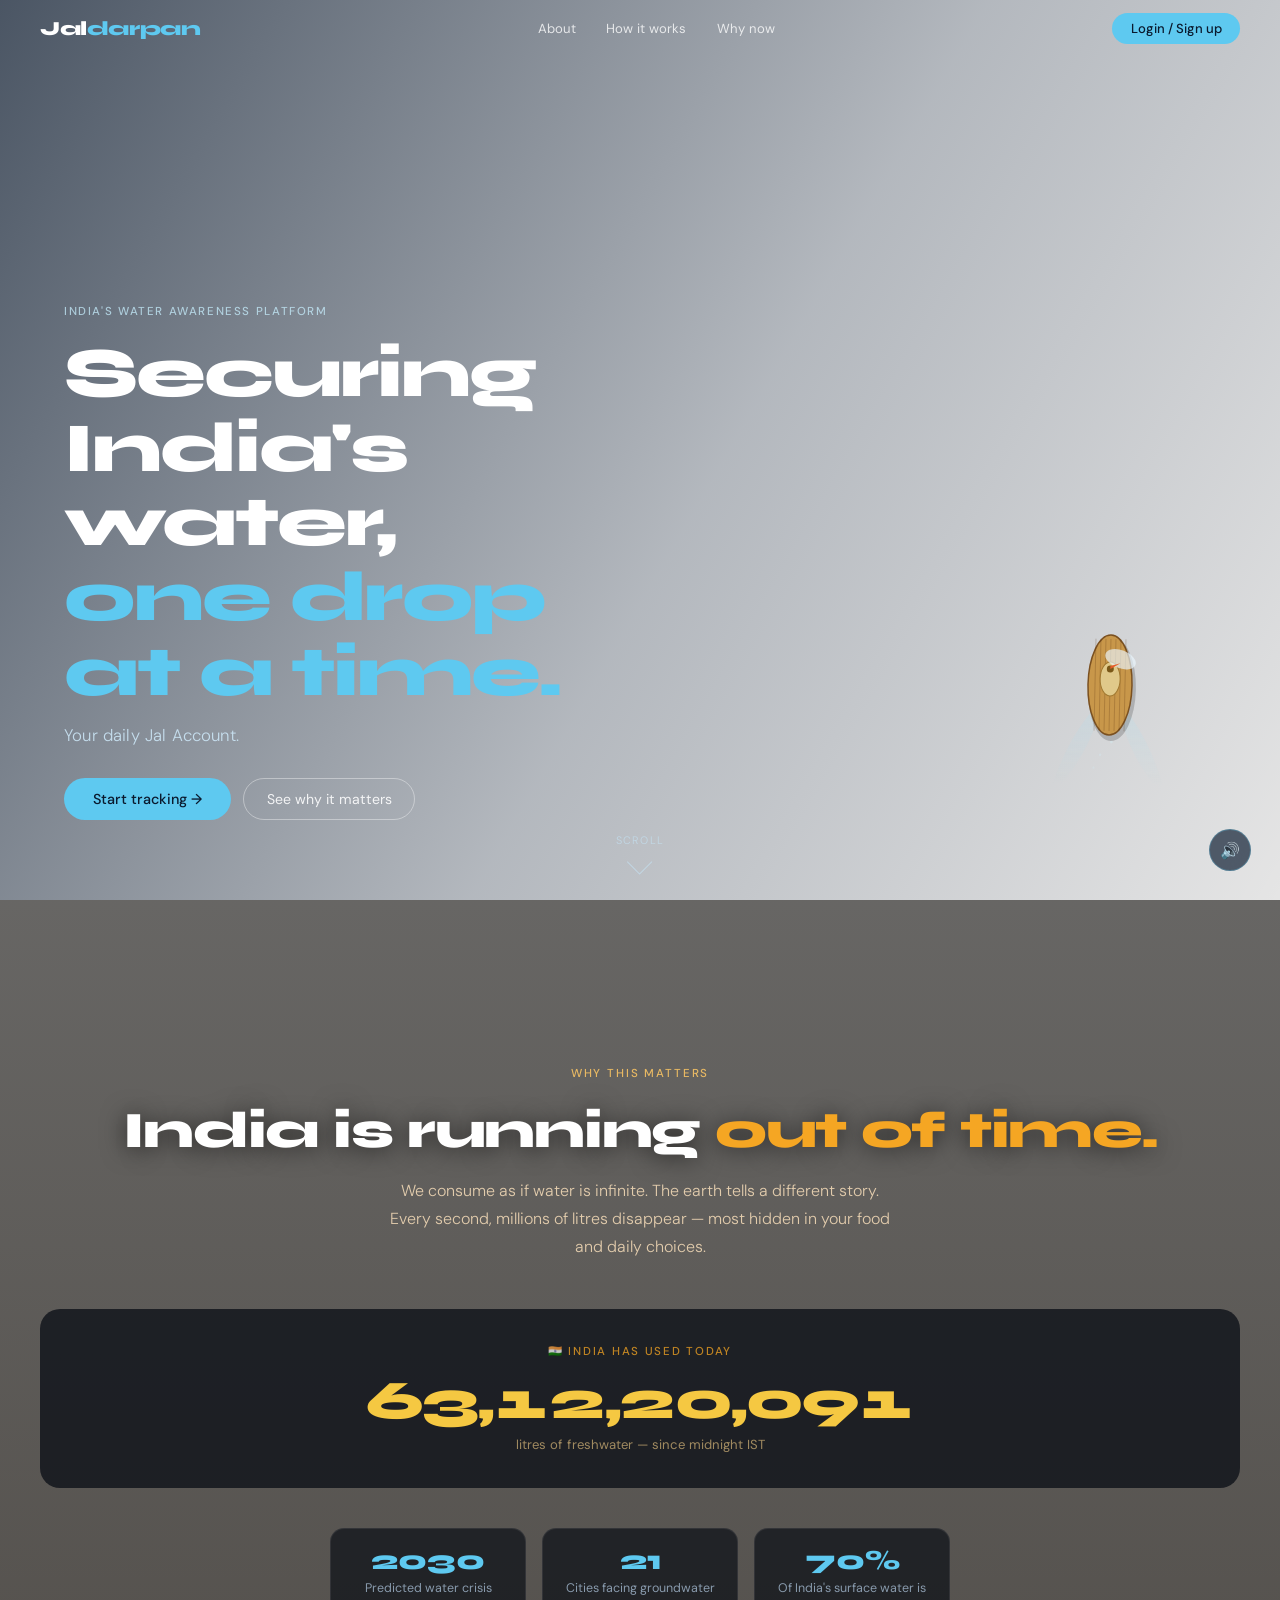
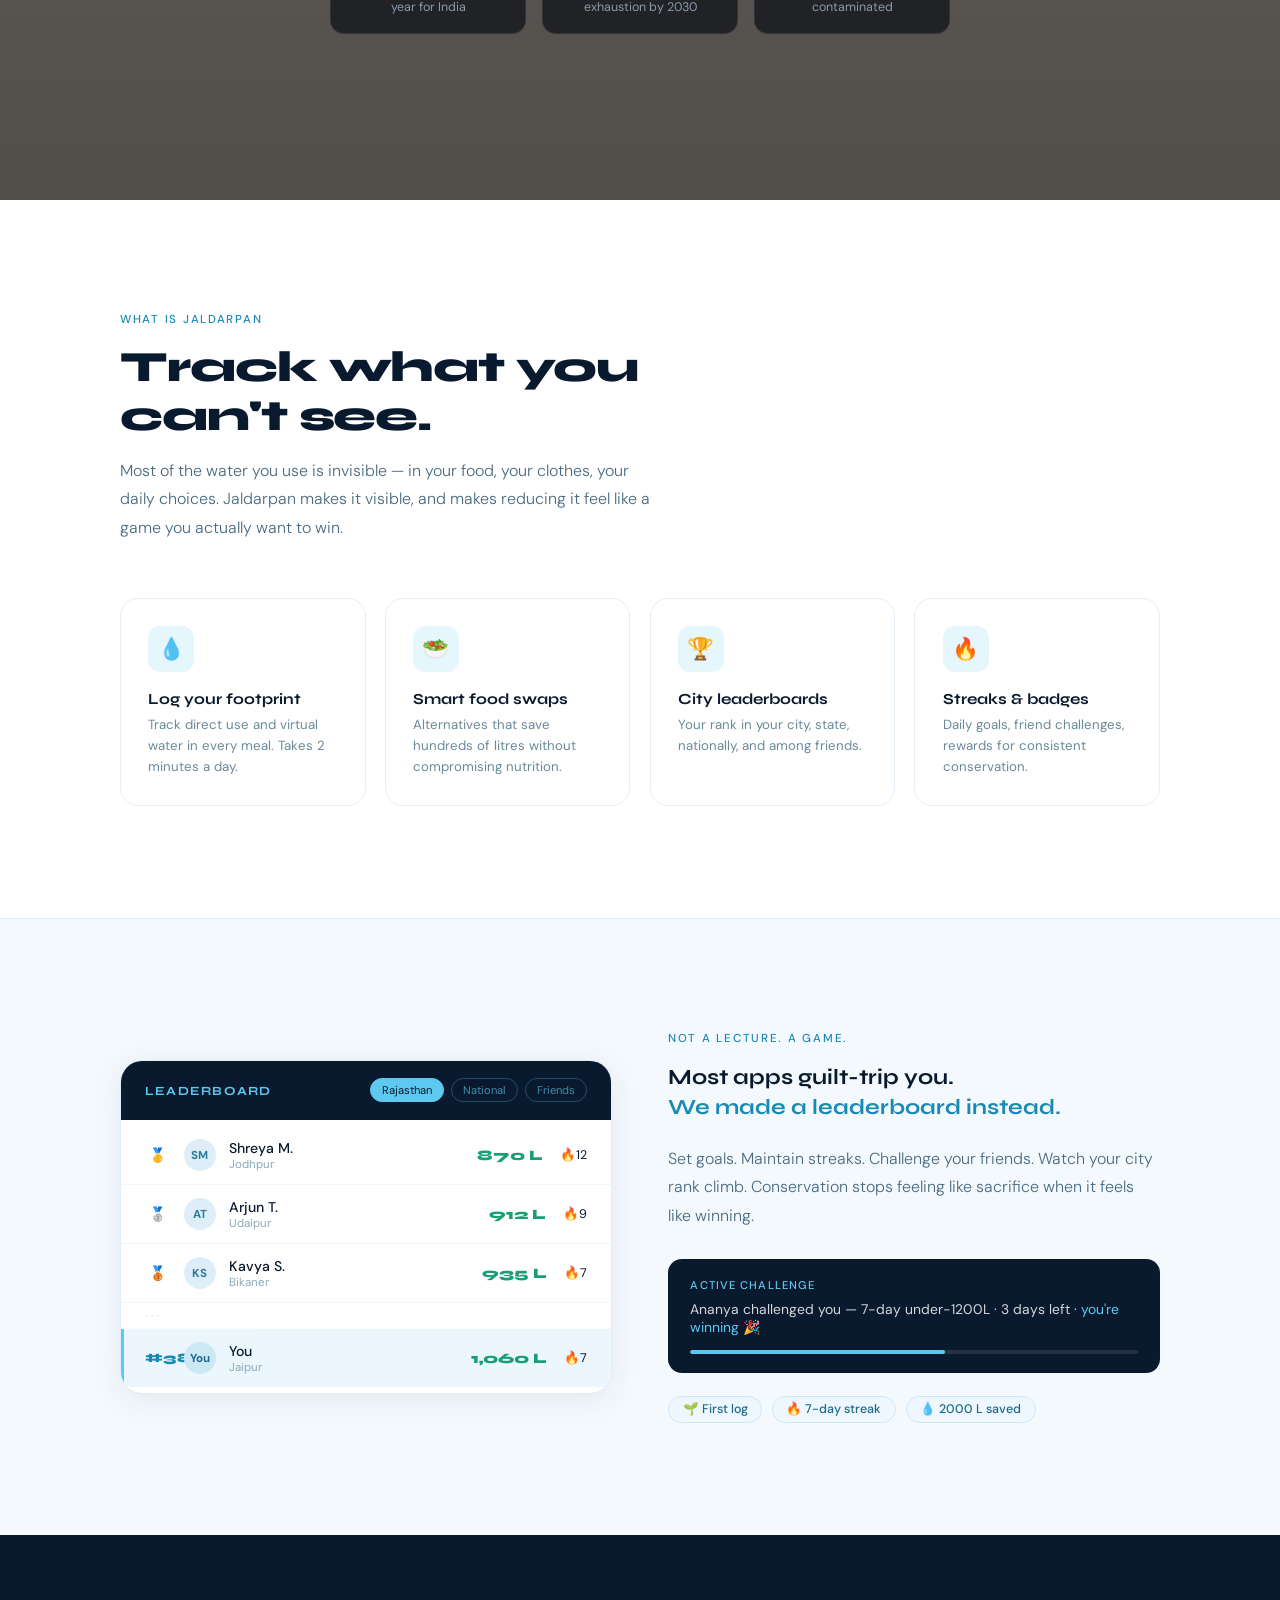
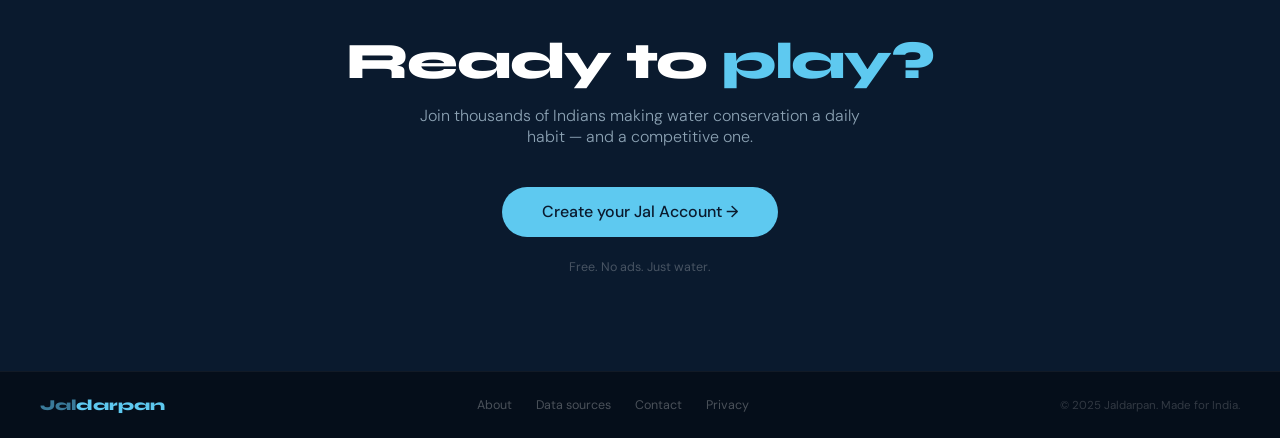
==== index.html @ a29c31e7 "Add files via upload" ====
<!DOCTYPE html>
<html lang="en">
<head>
<meta charset="UTF-8"/>
<meta name="viewport" content="width=device-width, initial-scale=1.0"/>
<title>Jaldarpan — Securing India's Water</title>
<link href="https://fonts.googleapis.com/css2?family=Syne:wght@400;700;800&family=DM+Sans:opsz,wght@9..40,300;9..40,400;9..40,500&display=swap" rel="stylesheet"/>
<style>
*,*::before,*::after{box-sizing:border-box;margin:0;padding:0}
html{scroll-behavior:smooth}
body{font-family:'DM Sans',sans-serif;background:#fff;color:#0a1a2e;overflow-x:hidden}

/* HERO */
#hero{
  position:relative;
  height:100vh;
  background-image:url('https://images.unsplash.com/photo-1505118380757-91f5f5632de0?w=1800&auto=format&fit=crop&q=85');
  background-size:cover;
  background-position:center;
  display:flex;
  align-items:flex-end;
  overflow:hidden;
}
.hero-overlay{
  position:absolute;inset:0;
  background:linear-gradient(120deg,rgba(5,20,40,0.72) 0%,rgba(5,20,40,0.3) 55%,rgba(0,0,0,0.1) 100%);
  z-index:1;
}

/* NAVBAR */
nav{
  position:fixed;top:0;left:0;right:0;z-index:100;
  padding:0 2.5rem;height:58px;
  display:flex;align-items:center;justify-content:space-between;
  transition:background 0.4s,border-color 0.4s;
  border-bottom:1px solid transparent;
}
nav.scrolled{
  background:rgba(255,255,255,0.93);
  backdrop-filter:blur(14px);
  border-color:rgba(0,0,0,0.07);
}
.nav-logo{
  font-family:'Syne',sans-serif;font-size:1.25rem;font-weight:800;
  color:#fff;letter-spacing:-0.02em;transition:color 0.4s;
  text-decoration:none;
}
.nav-logo span{color:#5ec9f0}
nav.scrolled .nav-logo{color:#0a1a2e}
nav.scrolled .nav-logo span{color:#1a8ab5}
.nav-links{display:flex;gap:0.2rem}
.nav-links a{
  text-decoration:none;font-size:0.82rem;font-weight:400;
  color:rgba(255,255,255,0.78);padding:0.4rem 0.85rem;border-radius:6px;
  transition:color 0.25s,background 0.2s;
}
.nav-links a:hover{color:#fff;background:rgba(255,255,255,0.12)}
nav.scrolled .nav-links a{color:#4a6a80}
nav.scrolled .nav-links a:hover{color:#0a1a2e;background:rgba(0,0,0,0.05)}
.nav-cta{
  font-family:'DM Sans',sans-serif;font-size:0.82rem;font-weight:500;
  padding:0.45rem 1.15rem;border-radius:100px;border:none;cursor:pointer;
  background:#5ec9f0;color:#0a1a2e;
  transition:background 0.2s,transform 0.15s;
}
.nav-cta:hover{background:#3ab8e8;transform:translateY(-1px)}

/* HERO CONTENT */
.hero-inner{
  position:relative;z-index:2;
  width:100%;
  display:flex;
  align-items:flex-end;
  justify-content:space-between;
  padding:0 4rem 5rem;
}
.hero-text{max-width:520px}
.hero-eyebrow{
  font-size:0.72rem;font-weight:500;letter-spacing:0.14em;text-transform:uppercase;
  color:rgba(200,240,255,0.72);margin-bottom:1.1rem;
}
.hero-h1{
  font-family:'Syne',sans-serif;
  font-size:clamp(2.6rem,5.5vw,4.4rem);
  font-weight:800;line-height:1.06;letter-spacing:-0.03em;
  color:#fff;margin-bottom:0.9rem;
}
.hero-h1 em{color:#5ec9f0;font-style:normal}
.hero-sub{
  font-size:1.05rem;font-weight:300;
  color:rgba(210,238,255,0.82);margin-bottom:2rem;
  letter-spacing:0.01em;
}
.hero-cta{display:flex;gap:0.8rem;align-items:center;flex-wrap:wrap}
.btn-main{
  font-family:'DM Sans',sans-serif;font-size:0.9rem;font-weight:500;
  padding:0.75rem 1.8rem;border-radius:100px;border:none;cursor:pointer;
  background:#5ec9f0;color:#0a1a2e;
  transition:transform 0.15s,background 0.2s;
}
.btn-main:hover{background:#3ab8e8;transform:translateY(-2px)}
.btn-ghost-white{
  font-family:'DM Sans',sans-serif;font-size:0.88rem;font-weight:400;
  padding:0.7rem 1.4rem;border-radius:100px;cursor:pointer;
  background:transparent;border:1.5px solid rgba(255,255,255,0.38);color:rgba(255,255,255,0.88);
  transition:border-color 0.2s,background 0.2s;
}
.btn-ghost-white:hover{border-color:rgba(255,255,255,0.75);background:rgba(255,255,255,0.08)}

/* BOAT — right side of hero */


/* scroll hint */
.scroll-hint{
  position:absolute;bottom:1.8rem;left:50%;transform:translateX(-50%);
  display:flex;flex-direction:column;align-items:center;gap:0.4rem;
  color:rgba(200,235,255,0.5);font-size:0.68rem;letter-spacing:0.12em;text-transform:uppercase;
  z-index:3;pointer-events:none;
  animation:bob 2.2s ease-in-out infinite;
}
@keyframes bob{0%,100%{transform:translateX(-50%) translateY(0)}50%{transform:translateX(-50%) translateY(6px)}}
.scroll-arrow{width:18px;height:18px;border-right:1.5px solid currentColor;border-bottom:1.5px solid currentColor;transform:rotate(45deg)}

/* SOUND BUTTON */
#sound-btn{
  position:fixed;bottom:1.8rem;right:1.8rem;z-index:200;
  width:42px;height:42px;border-radius:50%;
  background:rgba(10,26,46,0.68);backdrop-filter:blur(10px);
  border:1px solid rgba(94,201,240,0.3);color:#5ec9f0;
  font-size:1rem;cursor:pointer;display:flex;align-items:center;justify-content:center;
  transition:background 0.2s,transform 0.15s;
}
#sound-btn:hover{background:rgba(10,26,46,0.9);transform:scale(1.05)}

/* SECTIONS */
.sections-wrap{position:relative;z-index:10}

/* SCARCITY */
#section-scarcity{
  position:relative;min-height:100vh;overflow:hidden;
  background-image:url('https://www.shutterstock.com/image-photo/texture-dried-earth-clay-sand-600nw-2006457683.jpg');
  background-size:cover;
  background-position:center;
  background-attachment:fixed;
}
.scarcity-overlay{
  position:absolute;inset:0;
  background:linear-gradient(180deg,rgba(10,8,5,0.62) 0%,rgba(15,10,4,0.72) 100%);
  z-index:1;
}
.scarcity-content{
  position:relative;z-index:2;
  min-height:100vh;
  display:flex;flex-direction:column;align-items:center;justify-content:center;
  padding:6rem 2rem;text-align:center;
}
.scarcity-label{
  font-size:0.72rem;font-weight:500;letter-spacing:0.16em;text-transform:uppercase;
  color:rgba(255,200,100,0.85);margin-bottom:1.2rem;
}
.scarcity-h2{
  font-family:'Syne',sans-serif;font-size:clamp(2rem,4.5vw,3.2rem);
  font-weight:800;letter-spacing:-0.025em;color:#fff;margin-bottom:1rem;
  text-shadow:0 2px 24px rgba(0,0,0,0.6);
}
.scarcity-h2 em{color:#f5a623;font-style:normal}
.scarcity-sub{
  font-size:1rem;font-weight:300;color:rgba(255,228,190,0.82);
  max-width:500px;margin:0 auto 3rem;line-height:1.75;
}
.counter-box{
  background:rgba(8,12,20,0.75);
  backdrop-filter:transparent(60px);
  
  border-radius:20px;padding:2.2rem 3rem;
  margin-bottom:2.5rem;max-width:1200px;width:100%;
}
.counter-label{
  font-size:0.72rem;font-weight:500;letter-spacing:0.15em;text-transform:uppercase;
  color:rgba(245,166,35,0.75);margin-bottom:0.9rem;
}
.counter-num{
  font-family:'Syne',sans-serif;
  font-size:clamp(2rem,5.5vw,3.4rem);
  font-weight:800;letter-spacing:-0.02em;
  color:#f5c842;line-height:1;margin-bottom:0.5rem;
  font-variant-numeric:tabular-nums;
}
.counter-sub{font-size:0.82rem;color:rgba(255,215,140,0.58)}
.stat-chips{
  display:flex;gap:1rem;flex-wrap:wrap;justify-content:center;max-width:620px;
}
.stat-chip{
  background:rgba(8,12,20,0.68);backdrop-filter:transparent(12px);
  border:1px solid rgba(255,255,255,0.08);
  border-radius:14px;padding:1.1rem 1.4rem;flex:1;min-width:160px;text-align:center;
}
.stat-chip .num{
  font-family:'Syne',sans-serif;font-size:1.7rem;font-weight:800;
  color:#5ec9f0;line-height:1;margin-bottom:0.35rem;
}
.stat-chip .lbl{font-size:0.78rem;color:rgba(200,228,255,0.62);line-height:1.45}

/* ABOUT */
#section-about{background:#fff;padding:7rem 2rem}
.section-inner{max-width:1040px;margin:0 auto}
.section-eyebrow{
  font-size:0.72rem;font-weight:500;letter-spacing:0.15em;text-transform:uppercase;
  color:#1a8ab5;margin-bottom:1rem;
}
.section-h2{
  font-family:'Syne',sans-serif;font-size:clamp(1.7rem,3.5vw,2.7rem);
  font-weight:800;letter-spacing:-0.025em;color:#0a1a2e;
  margin-bottom:1rem;line-height:1.13;
}
.section-p{
  font-size:1rem;font-weight:300;color:#4a6a80;
  max-width:540px;line-height:1.78;margin-bottom:3.5rem;
}
.features-grid{
  display:grid;grid-template-columns:repeat(auto-fit,minmax(220px,1fr));gap:1.2rem;
}
.feature-card{
  border:1px solid #e4eff8;border-radius:18px;padding:1.7rem;background:#fff;
  transition:border-color 0.22s,transform 0.22s,box-shadow 0.22s;
}
.feature-card:hover{
  border-color:#5ec9f0;transform:translateY(-4px);
  box-shadow:0 10px 32px rgba(20,110,180,0.1);
}
.feature-icon{
  width:46px;height:46px;border-radius:12px;
  background:#e6f6fd;display:flex;align-items:center;justify-content:center;
  font-size:1.35rem;margin-bottom:1.1rem;
}
.feature-card h3{
  font-family:'Syne',sans-serif;font-size:0.96rem;font-weight:700;
  color:#0a1a2e;margin-bottom:0.45rem;
}
.feature-card p{font-size:0.83rem;color:#6a8a9a;line-height:1.58}

/* GAME */
#section-game{background:#f4f9fd;padding:7rem 2rem;border-top:1px solid #e0eef6}
.game-layout{
  display:grid;grid-template-columns:1fr 1fr;gap:3.5rem;align-items:center;
}
@media(max-width:700px){.game-layout{grid-template-columns:1fr}}
.lb-card{
  background:#fff;border:1px solid #deedf7;border-radius:22px;
  overflow:hidden;box-shadow:0 6px 32px rgba(10,50,90,0.08);
}
.lb-header{
  background:#0a1a2e;padding:1.1rem 1.5rem;
  display:flex;align-items:center;justify-content:space-between;
}
.lb-header-title{
  font-family:'Syne',sans-serif;font-size:0.78rem;font-weight:700;
  color:#5ec9f0;letter-spacing:0.1em;text-transform:uppercase;
}
.lb-tab-pills{display:flex;gap:0.4rem}
.lb-pill{
  font-size:0.7rem;padding:0.25rem 0.7rem;border-radius:100px;cursor:pointer;
  border:1px solid rgba(94,201,240,0.28);color:rgba(94,201,240,0.65);background:transparent;
  transition:all 0.15s;font-family:'DM Sans',sans-serif;
}
.lb-pill.active{background:#5ec9f0;color:#0a1a2e;border-color:#5ec9f0}
.lb-rows{padding:0.4rem 0}
.lb-row{
  display:flex;align-items:center;gap:0.8rem;
  padding:0.78rem 1.5rem;border-bottom:1px solid #f0f7fc;
  transition:background 0.12s;
}
.lb-row:last-child{border-bottom:none}
.lb-row:hover{background:#f7fbfd}
.lb-row.me{background:#ebf6fd;border-left:3px solid #5ec9f0;padding-left:calc(1.5rem - 3px)}
.lb-rank{
  font-family:'Syne',sans-serif;font-weight:800;font-size:0.88rem;
  width:26px;text-align:center;color:#9ab8cc;flex-shrink:0;
}
.lb-avatar{
  width:32px;height:32px;border-radius:50%;
  background:#ddeef8;display:flex;align-items:center;justify-content:center;
  font-size:0.72rem;font-weight:700;color:#2a7a9a;flex-shrink:0;
}
.lb-info{flex:1}
.lb-name{font-size:0.88rem;font-weight:500;color:#0a1a2e}
.lb-city{font-size:0.72rem;color:#8aaabb}
.lb-score{font-family:'Syne',sans-serif;font-weight:800;font-size:0.9rem;color:#1a9e75}
.lb-streak{font-size:0.78rem;margin-left:0.25rem}
.game-tagline{
  font-family:'Syne',sans-serif;font-size:clamp(1.05rem,2.2vw,1.35rem);
  font-weight:700;color:#0a1a2e;line-height:1.4;margin-bottom:1.4rem;
}
.game-tagline em{color:#1a8ab5;font-style:normal}
.challenge-card{
  background:#0a1a2e;border-radius:14px;padding:1.2rem 1.4rem;margin-bottom:1.4rem;
}
.challenge-label{
  font-size:0.7rem;font-weight:500;letter-spacing:0.1em;text-transform:uppercase;
  color:#5ec9f0;margin-bottom:0.5rem;
}
.challenge-text{font-size:0.87rem;color:rgba(255,255,255,0.82);margin-bottom:0.85rem}
.challenge-bar{background:rgba(255,255,255,0.1);border-radius:100px;height:4px;overflow:hidden}
.challenge-fill{height:100%;background:#5ec9f0;border-radius:100px;width:57%}
.badge-row{display:flex;gap:0.6rem;flex-wrap:wrap}
.badge{
  display:flex;align-items:center;gap:0.4rem;
  background:#edf7fd;border:1px solid #cce8f5;border-radius:100px;
  padding:0.3rem 0.85rem;font-size:0.78rem;color:#1a6a8a;font-weight:500;
}

/* CTA */
#section-cta{background:#0a1a2e;padding:6rem 2rem;text-align:center}
.cta-h2{
  font-family:'Syne',sans-serif;font-size:clamp(2rem,4.5vw,3.2rem);
  font-weight:800;letter-spacing:-0.025em;color:#fff;margin-bottom:0.8rem;
}
.cta-h2 em{color:#5ec9f0;font-style:normal}
.cta-sub{
  font-size:1rem;font-weight:300;color:rgba(200,225,242,0.68);
  max-width:460px;margin:0 auto 2.5rem;
}
.cta-btn{
  font-family:'DM Sans',sans-serif;font-size:1rem;font-weight:500;
  padding:0.9rem 2.5rem;border-radius:100px;border:none;cursor:pointer;
  background:#5ec9f0;color:#0a1a2e;
  transition:transform 0.15s,background 0.2s;display:inline-block;
}
.cta-btn:hover{background:#3ab8e8;transform:translateY(-2px)}
.cta-note{margin-top:1.4rem;font-size:0.78rem;color:rgba(255,255,255,0.25)}

footer{
  background:#050e1a;padding:1.5rem 2.5rem;
  display:flex;align-items:center;justify-content:space-between;flex-wrap:wrap;gap:1rem;
  border-top:1px solid rgba(255,255,255,0.05);
}
.footer-logo{font-family:'Syne',sans-serif;font-size:0.95rem;font-weight:800;color:#3a7a9a}
.footer-logo span{color:#5ec9f0}
.footer-links{display:flex;gap:1.5rem}
.footer-links a{text-decoration:none;font-size:0.78rem;color:rgba(255,255,255,0.28);transition:color 0.2s}
.footer-links a:hover{color:rgba(255,255,255,0.68)}
.footer-copy{font-size:0.72rem;color:rgba(255,255,255,0.18)}

/* reveal animation */
.reveal{opacity:0;transform:translateY(28px);transition:opacity 0.6s ease,transform 0.6s ease}
.reveal.visible{opacity:1;transform:translateY(0)}

@media(max-width:640px){
  .hero-inner{padding:0 1.5rem 4rem;flex-direction:column;align-items:flex-start}
  .hero-boat{display:none}
  .counter-box{padding:1.5rem 1.2rem}
  nav{padding:0 1.2rem}
}
</style>
</head>
<body>

<!-- NAVBAR -->
<nav id="navbar">
  <a class="nav-logo" href="#">Jal<span>darpan</span></a>
  <div class="nav-links">
    <a href="#section-about">About</a>
    <a href="#section-game">How it works</a>
    <a href="#section-scarcity">Why now</a>
  </div>
  <button class="nav-cta" onclick="window.location.href='auth.html'">Login / Sign up</button>
</nav>

<!-- SOUND BUTTON -->
<button id="sound-btn" title="Toggle ocean sounds">🔇</button>

<!-- HERO -->
<section id="hero">
  <div class="hero-overlay"></div>
  <div class="hero-inner">
    <div class="hero-text">
      <div class="hero-eyebrow">India's water awareness platform</div>
      <h1 class="hero-h1">Securing India's water,<br><em>one drop at a time.</em></h1>
      <p class="hero-sub">Your daily Jal Account.</p>
      <div class="hero-cta">
        <button class="btn-main" onclick="window.location.href='auth.html'">Start tracking →</button>
        <button class="btn-ghost-white" onclick="document.getElementById('section-scarcity').scrollIntoView({behavior:'smooth'})">See why it matters</button>
      </div>
    </div>
    <!-- BOAT — right side, canvas drawn top-down -->
    <div class="hero-boat" id="hero-boat">
      <canvas id="boat-canvas" width="220" height="280"></canvas>
    </div>
  </div>
  <div class="scroll-hint">
    <span>scroll</span>
    <div class="scroll-arrow"></div>
  </div>
</section>

<!-- SCARCITY SECTION -->
<section id="section-scarcity">
  <div class="scarcity-overlay"></div>
  <div class="scarcity-content">
    <div class="scarcity-label reveal">Why this matters</div>
    <h2 class="scarcity-h2 reveal">India is running <em>out of time.</em></h2>
    <p class="scarcity-sub reveal">We consume as if water is infinite. The earth tells a different story. Every second, millions of litres disappear — most hidden in your food and daily choices.</p>
    <div class="counter-box reveal">
      <div class="counter-label">🇮🇳 India has used today</div>
      <div class="counter-num" id="live-counter">0</div>
      <div class="counter-sub">litres of freshwater — since midnight IST</div>
    </div>
    <div class="stat-chips">
      <div class="stat-chip reveal">
        <div class="num">2030</div>
        <div class="lbl">Predicted water crisis year for India</div>
      </div>
      <div class="stat-chip reveal">
        <div class="num">21</div>
        <div class="lbl">Cities facing groundwater exhaustion by 2030</div>
      </div>
      <div class="stat-chip reveal">
        <div class="num">70%</div>
        <div class="lbl">Of India's surface water is contaminated</div>
      </div>
    </div>
  </div>
</section>

<!-- ABOUT -->
<section id="section-about">
  <div class="section-inner">
    <div class="section-eyebrow reveal">What is Jaldarpan</div>
    <h2 class="section-h2 reveal">Track what you<br>can't see.</h2>
    <p class="section-p reveal">Most of the water you use is invisible — in your food, your clothes, your daily choices. Jaldarpan makes it visible, and makes reducing it feel like a game you actually want to win.</p>
    <div class="features-grid">
      <div class="feature-card reveal">
        <div class="feature-icon">💧</div>
        <h3>Log your footprint</h3>
        <p>Track direct use and virtual water in every meal. Takes 2 minutes a day.</p>
      </div>
      <div class="feature-card reveal">
        <div class="feature-icon">🥗</div>
        <h3>Smart food swaps</h3>
        <p>Alternatives that save hundreds of litres without compromising nutrition.</p>
      </div>
      <div class="feature-card reveal">
        <div class="feature-icon">🏆</div>
        <h3>City leaderboards</h3>
        <p>Your rank in your city, state, nationally, and among friends.</p>
      </div>
      <div class="feature-card reveal">
        <div class="feature-icon">🔥</div>
        <h3>Streaks & badges</h3>
        <p>Daily goals, friend challenges, rewards for consistent conservation.</p>
      </div>
    </div>
  </div>
</section>

<!-- GAME -->
<section id="section-game">
  <div class="section-inner">
    <div class="game-layout">
      <div class="lb-card reveal">
        <div class="lb-header">
          <div class="lb-header-title">Leaderboard</div>
          <div class="lb-tab-pills">
            <button class="lb-pill active">Rajasthan</button>
            <button class="lb-pill">National</button>
            <button class="lb-pill">Friends</button>
          </div>
        </div>
        <div class="lb-rows">
          <div class="lb-row">
            <div class="lb-rank">🥇</div>
            <div class="lb-avatar">SM</div>
            <div class="lb-info"><div class="lb-name">Shreya M.</div><div class="lb-city">Jodhpur</div></div>
            <div class="lb-score">870 L</div><div class="lb-streak">🔥12</div>
          </div>
          <div class="lb-row">
            <div class="lb-rank">🥈</div>
            <div class="lb-avatar">AT</div>
            <div class="lb-info"><div class="lb-name">Arjun T.</div><div class="lb-city">Udaipur</div></div>
            <div class="lb-score">912 L</div><div class="lb-streak">🔥9</div>
          </div>
          <div class="lb-row">
            <div class="lb-rank">🥉</div>
            <div class="lb-avatar">KS</div>
            <div class="lb-info"><div class="lb-name">Kavya S.</div><div class="lb-city">Bikaner</div></div>
            <div class="lb-score">935 L</div><div class="lb-streak">🔥7</div>
          </div>
          <div class="lb-row" style="opacity:0.35;padding:0.25rem 1.5rem">
            <span style="font-size:0.8rem;color:#8aaabb">· · ·</span>
          </div>
          <div class="lb-row me">
            <div class="lb-rank" style="color:#1a8ab5;font-size:0.8rem">#38</div>
            <div class="lb-avatar" style="background:#cce8f5;color:#1a6a8a">You</div>
            <div class="lb-info"><div class="lb-name">You</div><div class="lb-city">Jaipur</div></div>
            <div class="lb-score">1,060 L</div><div class="lb-streak">🔥7</div>
          </div>
        </div>
      </div>
      <div class="game-text reveal">
        <div class="section-eyebrow">Not a lecture. A game.</div>
        <p class="game-tagline">Most apps guilt-trip you.<br><em>We made a leaderboard instead.</em></p>
        <p class="section-p" style="margin-bottom:1.8rem">Set goals. Maintain streaks. Challenge your friends. Watch your city rank climb. Conservation stops feeling like sacrifice when it feels like winning.</p>
        <div class="challenge-card">
          <div class="challenge-label">Active challenge</div>
          <div class="challenge-text">Ananya challenged you — 7-day under-1200L · 3 days left · <span style="color:#5ec9f0">you're winning 🎉</span></div>
          <div class="challenge-bar"><div class="challenge-fill"></div></div>
        </div>
        <div class="badge-row">
          <div class="badge">🌱 First log</div>
          <div class="badge">🔥 7-day streak</div>
          <div class="badge">💧 2000 L saved</div>
        </div>
      </div>
    </div>
  </div>
</section>

<!-- CTA -->
<section id="section-cta">
  <h2 class="cta-h2">Ready to <em>play?</em></h2>
  <p class="cta-sub">Join thousands of Indians making water conservation a daily habit — and a competitive one.</p>
  <button class="cta-btn" onclick="window.location.href='auth.html'">Create your Jal Account →</button>
  <p class="cta-note">Free. No ads. Just water.</p>
</section>

<footer>
  <div class="footer-logo">Jal<span>darpan</span></div>
  <div class="footer-links">
    <a href="#">About</a><a href="#">Data sources</a><a href="#">Contact</a><a href="#">Privacy</a>
  </div>
  <div class="footer-copy">© 2025 Jaldarpan. Made for India.</div>
</footer>

<!-- SIGNUP MODAL -->


<script>
/* ── MODAL ── */


/* ── NAVBAR ── */
window.addEventListener('scroll',function(){
  document.getElementById('navbar').classList.toggle('scrolled', window.scrollY > window.innerHeight*0.82);
},{passive:true});

/* ── LEADERBOARD PILLS ── */
document.querySelectorAll('.lb-pill').forEach(p=>{
  p.addEventListener('click',function(){
    document.querySelectorAll('.lb-pill').forEach(x=>x.classList.remove('active'));
    this.classList.add('active');
  });
});

/* ── REVEAL ON SCROLL ── */
const revealObserver = new IntersectionObserver(entries=>{
  entries.forEach(e=>{if(e.isIntersecting)e.target.classList.add('visible')});
},{threshold:0.12});
document.querySelectorAll('.reveal').forEach(el=>revealObserver.observe(el));

/* ── BOAT CANVAS (top-down, right side of hero) ── */
(function(){
  const canvas = document.getElementById('boat-canvas');
  if(!canvas) return;
  const ctx = canvas.getContext('2d');
  let t = 0;

  function draw(ts){
    t = ts * 0.001;
    const W = canvas.width, H = canvas.height;
    ctx.clearRect(0,0,W,H);

    const cx = W/2, cy = H/2 + 10;
    const rock = Math.sin(t*0.7)*1.8;
    const drift = Math.sin(t*0.45)*4;

    ctx.save();
    ctx.translate(cx+drift, cy);
    ctx.rotate(rock * Math.PI/180);

    // Wake trail
    const wakeG = ctx.createLinearGradient(0,0,0,100);
    wakeG.addColorStop(0,'rgba(160,230,255,0.22)');
    wakeG.addColorStop(1,'rgba(160,230,255,0)');
    ctx.fillStyle = wakeG;
    ctx.beginPath();ctx.moveTo(-5,12);ctx.quadraticCurveTo(-42,50,-58,110);ctx.quadraticCurveTo(-22,80,-5,12);ctx.fill();
    ctx.beginPath();ctx.moveTo(5,12);ctx.quadraticCurveTo(42,50,58,110);ctx.quadraticCurveTo(22,80,5,12);ctx.fill();

    // Foam dots
    for(let i=0;i<7;i++){
      const fy=18+i*13, fx=Math.sin(t*1.8+i)*((i+1)*2.5);
      ctx.beginPath();ctx.arc(fx,fy,1.8-i*0.15,0,Math.PI*2);
      ctx.fillStyle=`rgba(210,245,255,${0.45-i*0.05})`;ctx.fill();
    }

    // Hull shadow
    ctx.beginPath();ctx.ellipse(2,4,24,52,0,0,Math.PI*2);
    ctx.fillStyle='rgba(0,0,0,0.18)';ctx.fill();

    // Hull
    ctx.beginPath();ctx.ellipse(0,0,22,50,0,0,Math.PI*2);
    ctx.fillStyle='#c8974a';ctx.fill();
    ctx.strokeStyle='#7a5020';ctx.lineWidth=1.5;ctx.stroke();

    // Wood planks
    ctx.strokeStyle='rgba(80,40,10,0.25)';ctx.lineWidth=0.9;
    for(let p=-3;p<=3;p++){ctx.beginPath();ctx.moveTo(p*5,-46);ctx.lineTo(p*5,46);ctx.stroke();}

    // Cabin
    ctx.beginPath();ctx.ellipse(0,-6,10,17,0,0,Math.PI*2);
    ctx.fillStyle='#e0c98a';ctx.fill();ctx.strokeStyle='#a07830';ctx.lineWidth=1;ctx.stroke();

    // Mast base
    ctx.beginPath();ctx.arc(0,-16,3.5,0,Math.PI*2);
    ctx.fillStyle='#7a5818';ctx.fill();

    // Sail (top-down shadow shape)
    ctx.beginPath();ctx.ellipse(10,-26,16,9,0.35,0,Math.PI*2);
    ctx.fillStyle='rgba(235,248,255,0.65)';ctx.fill();

    // Flag
    ctx.fillStyle='#e85d2a';
    ctx.beginPath();ctx.moveTo(0,-16);ctx.lineTo(10,-22);ctx.lineTo(0,-19);ctx.fill();

    ctx.restore();
    requestAnimationFrame(draw);
  }
  requestAnimationFrame(draw);

  // Sail in on scroll
  let triggered = false;
  window.addEventListener('scroll',function(){
    if(!triggered && window.scrollY > 10){
      triggered = true;
      document.getElementById('hero-boat').classList.add('visible');
    }
  },{passive:true});
})();

/* ── LIVE WATER COUNTER ── */
(function(){
  const el = document.getElementById('live-counter');
  if(!el) return;
  // India freshwater withdrawal ~761 km³/year = ~24,100 L/second
  const litresPerSec = 24100;
  function tick(){
    const now = new Date();
    const mdn = new Date(now); mdn.setHours(0,0,0,0);
    const secs = (now - mdn)/1000;
    el.textContent = Math.round(secs * litresPerSec).toLocaleString('en-IN');
  }
  tick();
  setInterval(tick,1000);
})();

/* ── OCEAN AUDIO ── */
(function(){
  const btn = document.getElementById('sound-btn');
  // Royalty-free looping ocean ambience from Pixabay CDN
  const audio = new Audio('https://cdn.pixabay.com/audio/2022/03/10/audio_270f9b1e55.mp3');
  audio.loop = true;
  audio.volume = 0;
  let playing = false;

  function fadeIn(){
    audio.play().catch(()=>{});
    let v = audio.volume;
    const id = setInterval(()=>{
      v = Math.min(0.55, v+0.02);
      audio.volume = v;
      if(v >= 0.55) clearInterval(id);
    },80);
    playing = true; btn.textContent = '🔊';
  }
  function fadeOut(){
    let v = audio.volume;
    const id = setInterval(()=>{
      v = Math.max(0, v-0.03);
      audio.volume = v;
      if(v <= 0){ clearInterval(id); audio.pause(); }
    },60);
    playing = false; btn.textContent = '🔇';
  }

  btn.addEventListener('click',()=>playing?fadeOut():fadeIn());

  // Auto-start on first scroll
  window.addEventListener('scroll',function(){ fadeIn(); },{passive:true,once:true});
})();
</script>
</body>
</html>
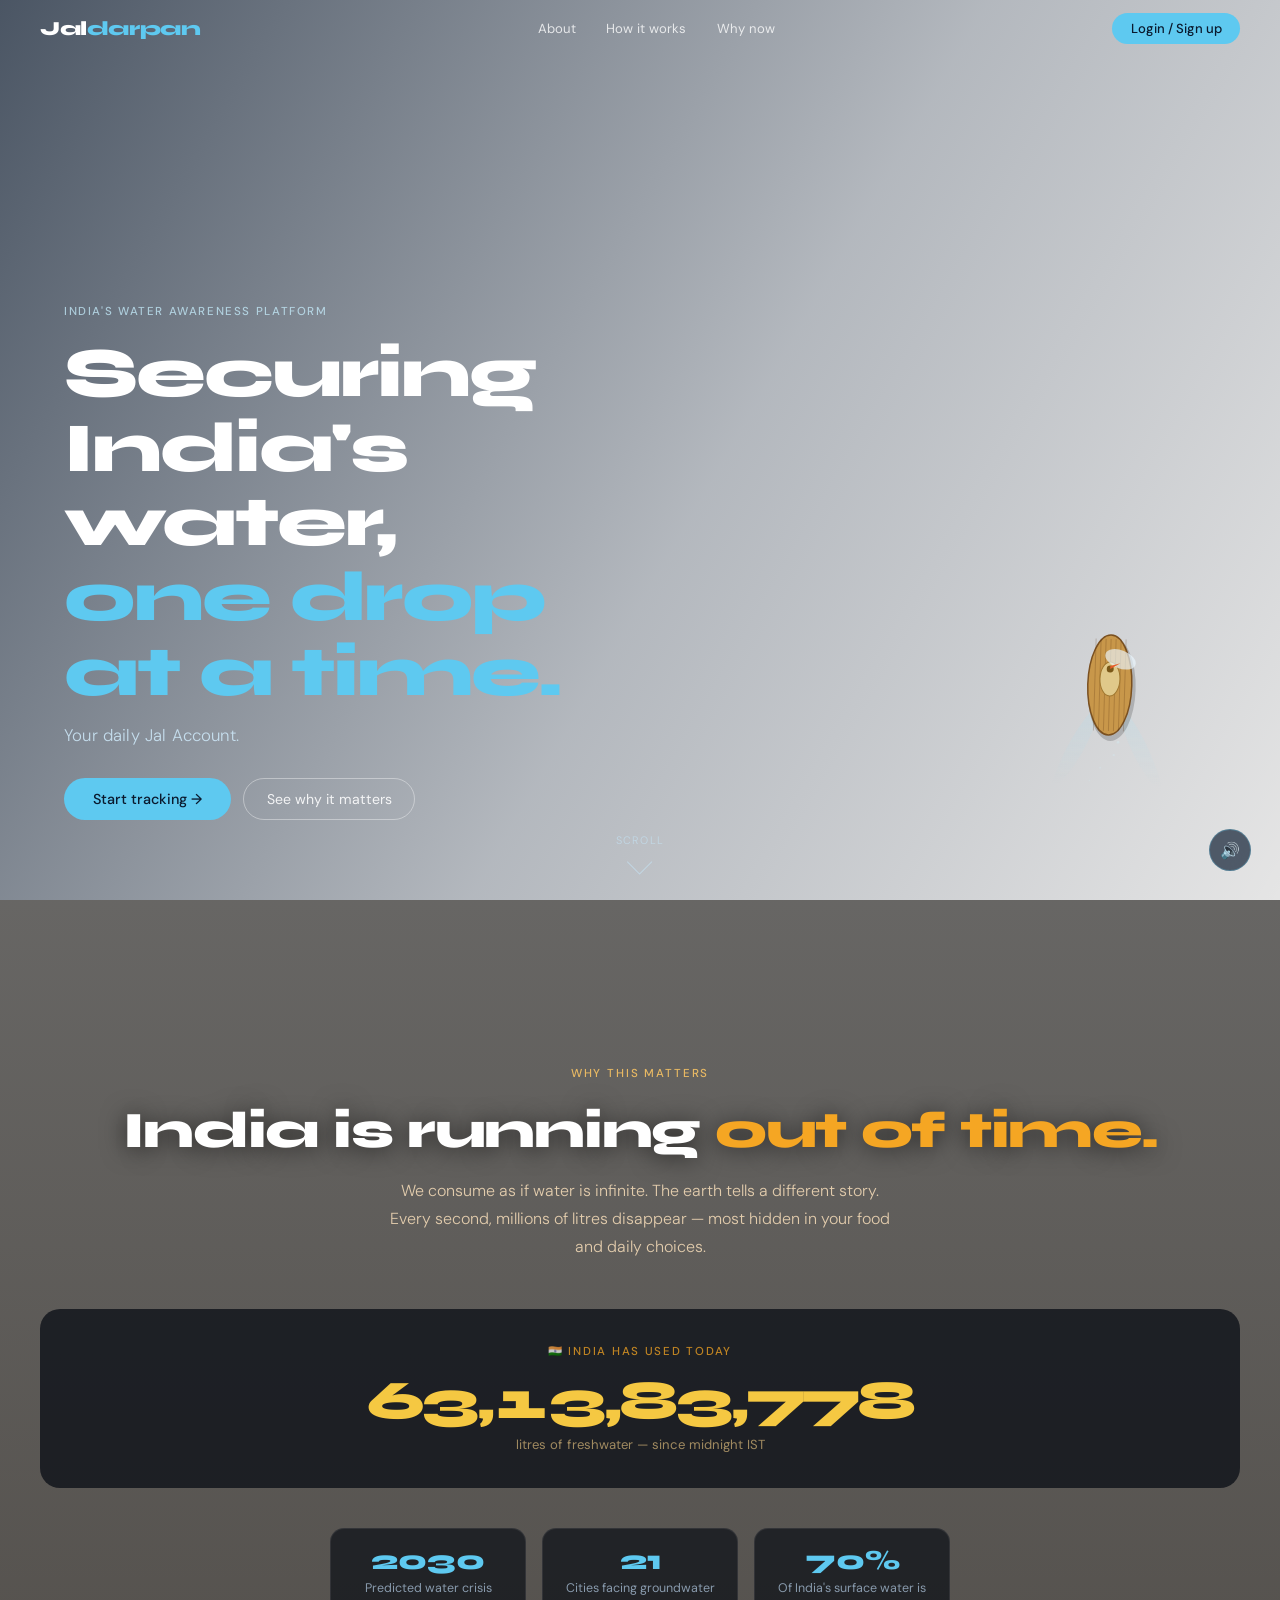
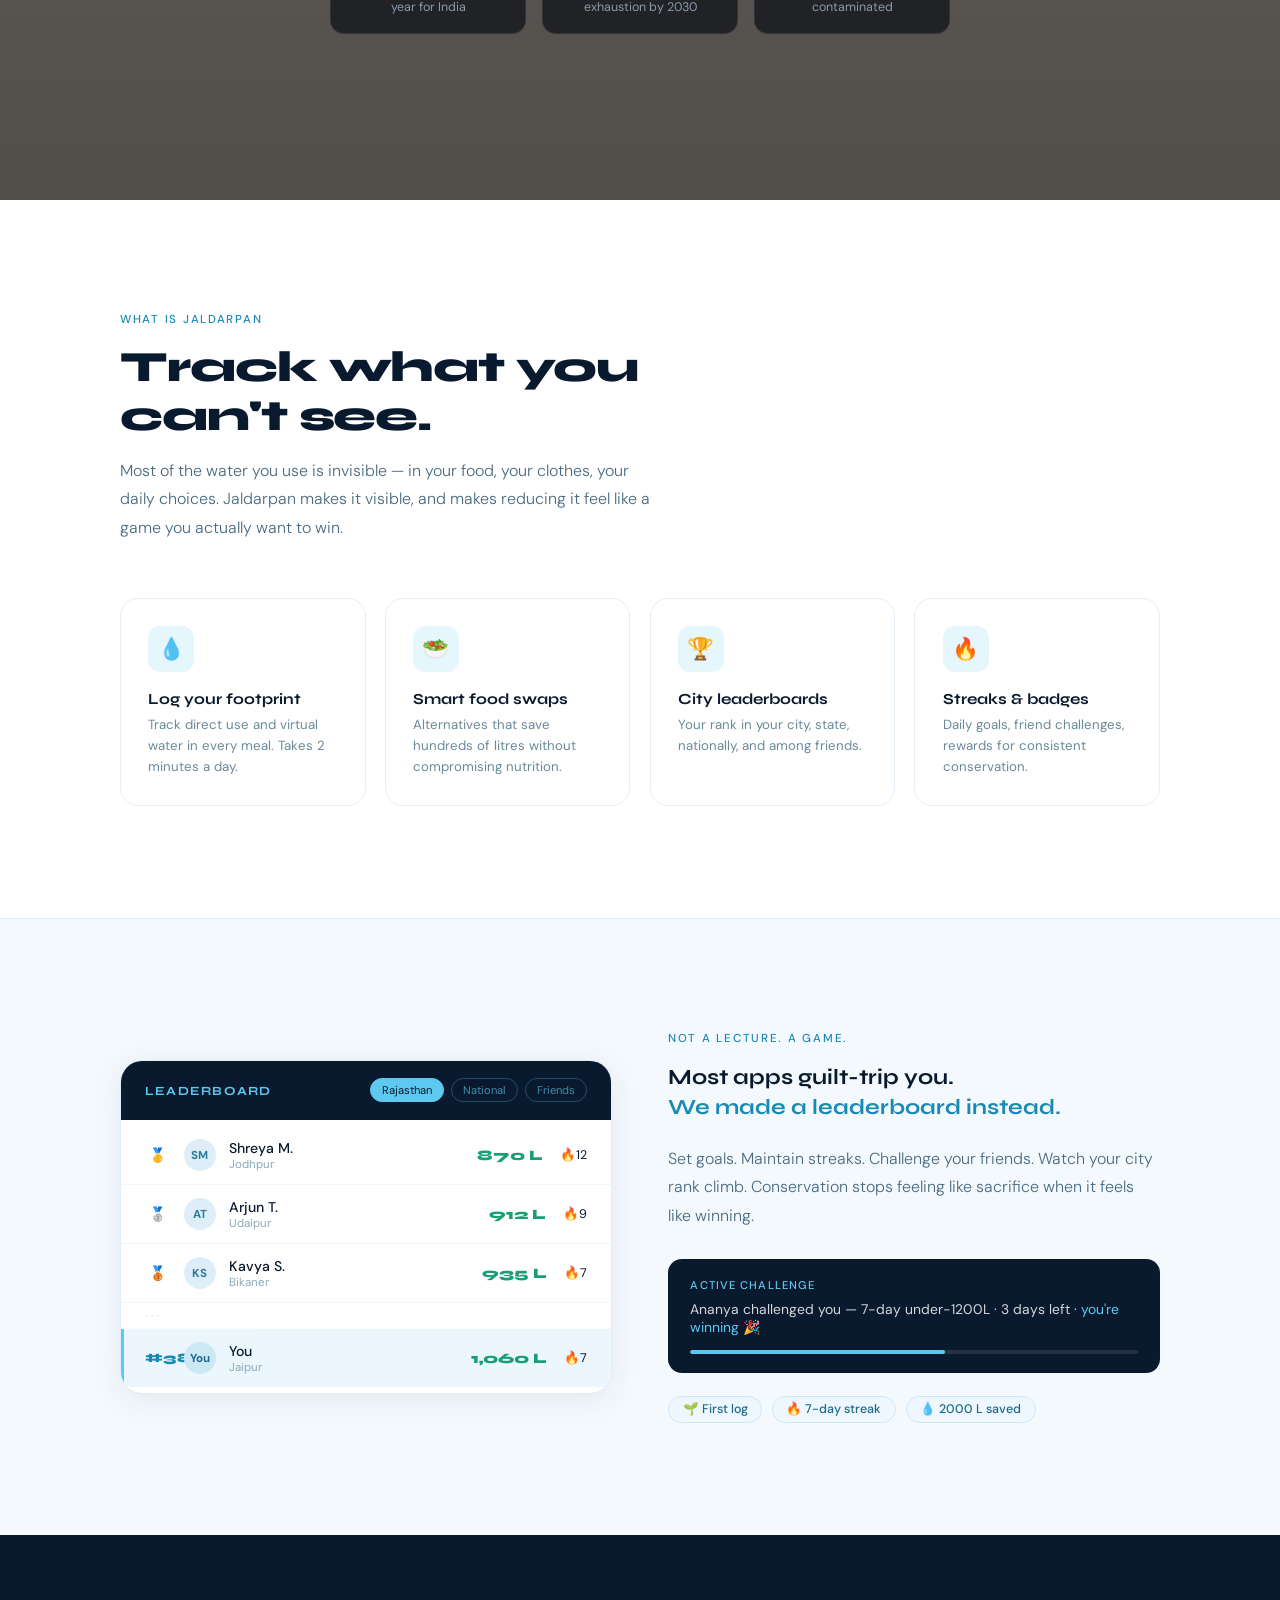
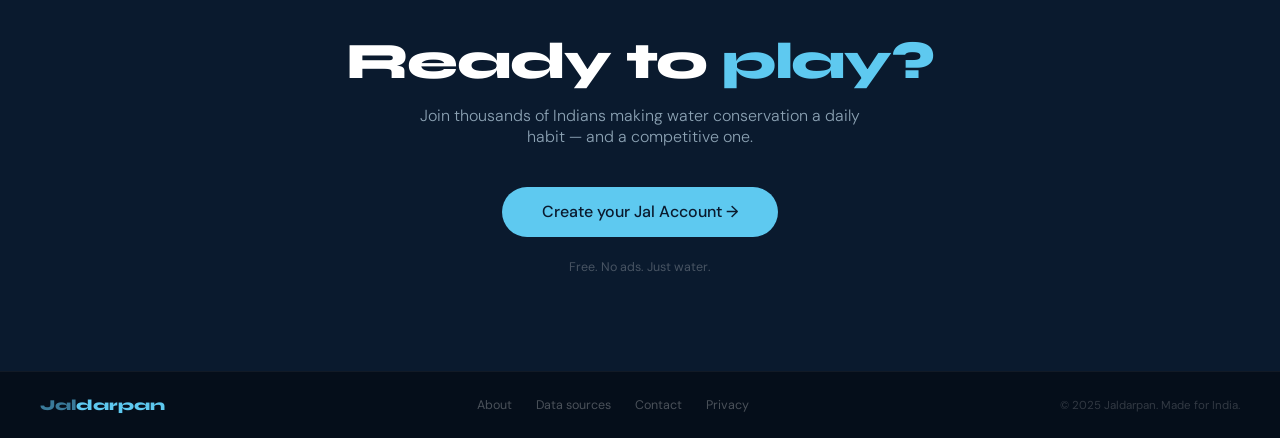
==== commit cd968047: "Update index.html" ====
--- a/index.html
+++ b/index.html
@@ -654,9 +654,10 @@
 
 /* ── OCEAN AUDIO ── */
 (function(){
-  const btn = document.getElementById('sound-btn');
+    const btn = document.getElementById('sound-btn');
+  const audio = new Audio('assets/ocean.mp3');
   // Royalty-free looping ocean ambience from Pixabay CDN
-  const audio = new Audio('https://cdn.pixabay.com/audio/2022/03/10/audio_270f9b1e55.mp3');
+  // const audio = new Audio('https://cdn.pixabay.com/audio/2022/03/10/audio_270f9b1e55.mp3');
   audio.loop = true;
   audio.volume = 0;
   let playing = false;
@@ -688,4 +689,4 @@
 })();
 </script>
 </body>
-</html>+</html>
